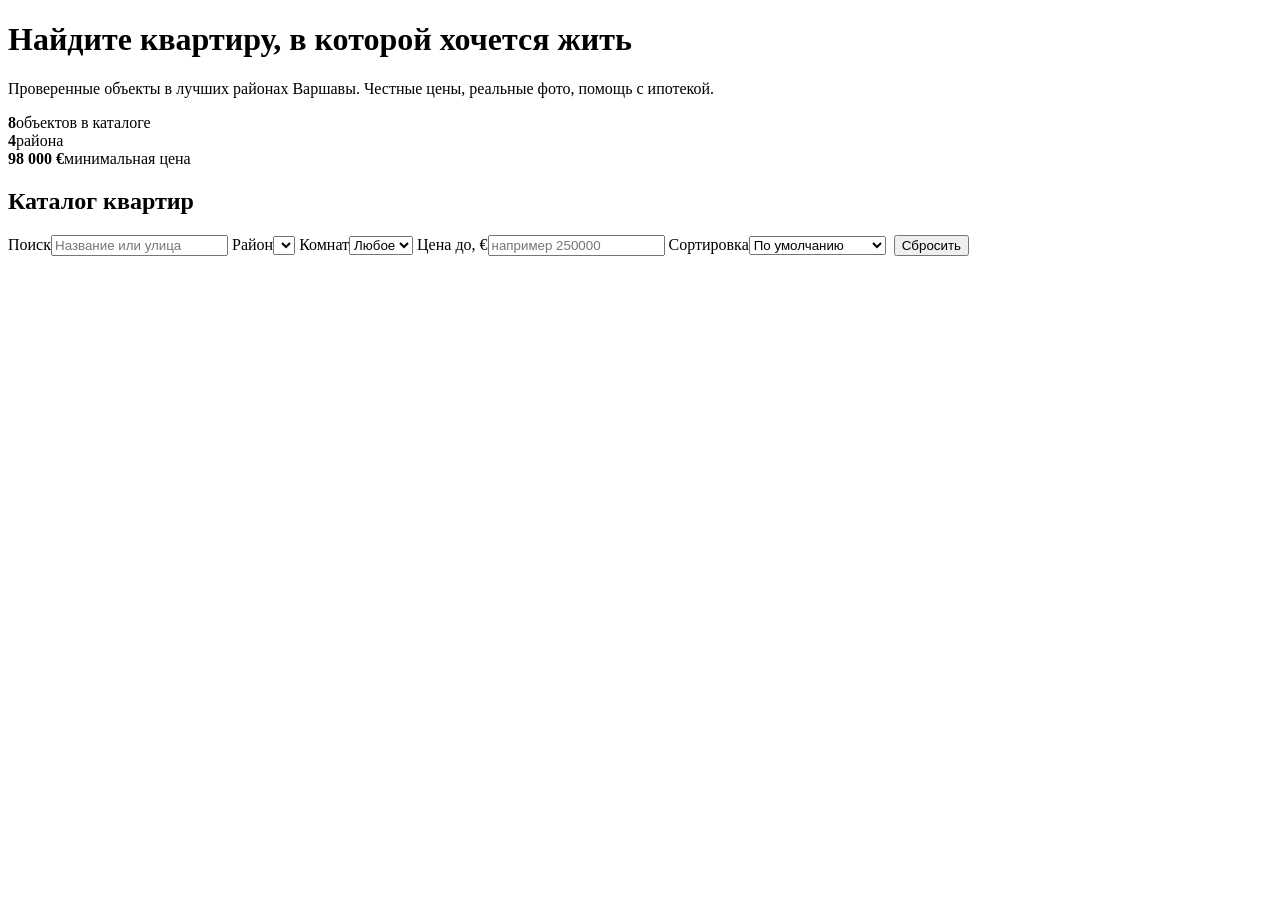
==== index.html @ 8e1808d4 "Add files via upload" ====
<!DOCTYPE html>
<html lang="ru">
<head>
<meta charset="UTF-8">
<meta name="viewport" content="width=device-width, initial-scale=1">
<title>DomPro — продажа квартир</title>
<link rel="preconnect" href="https://fonts.googleapis.com">
<link href="https://fonts.googleapis.com/css2?family=Manrope:wght@400;600;700&family=Sora:wght@600;700&display=swap" rel="stylesheet">
<link rel="stylesheet" href="css/style.css">
</head>
<body data-page="home">
<div id="header"></div>
<div class="hero"><div class="wrap">
  <h1>Найдите квартиру, в которой хочется жить</h1>
  <p>Проверенные объекты в лучших районах Варшавы. Честные цены, реальные фото, помощь с ипотекой.</p>
  <div class="stats"><div><b>8</b>объектов в каталоге</div><div><b>4</b>района</div><div><b>98 000 €</b>минимальная цена</div></div>
</div></div>
<section><div class="wrap">
  <h2>Каталог квартир</h2>
  <div class="filter">
    <label>Поиск<input id="q" placeholder="Название или улица"></label>
    <label>Район<select id="district"></select></label>
    <label>Комнат<select id="rooms"><option value="">Любое</option><option>1</option><option>2</option><option>3</option><option value="4">4+</option></select></label>
    <label>Цена до, €<input id="maxPrice" type="number" min="0" step="10000" placeholder="например 250000"></label>
    <label>Сортировка<select id="sort"><option value="">По умолчанию</option><option value="asc">Сначала дешёвые</option><option value="desc">Сначала дорогие</option><option value="area">По площади</option></select></label>
    <label>&nbsp;<button class="btn alt" id="reset" type="button">Сбросить</button></label>
  </div>
  <p class="meta" id="count" style="margin-bottom:12px"></p>
  <div class="grid" id="list"></div>
</div></section>
<div id="footer"></div>
<script src="js/data.js"></script>
<script src="js/main.js"></script>
</body>
</html>
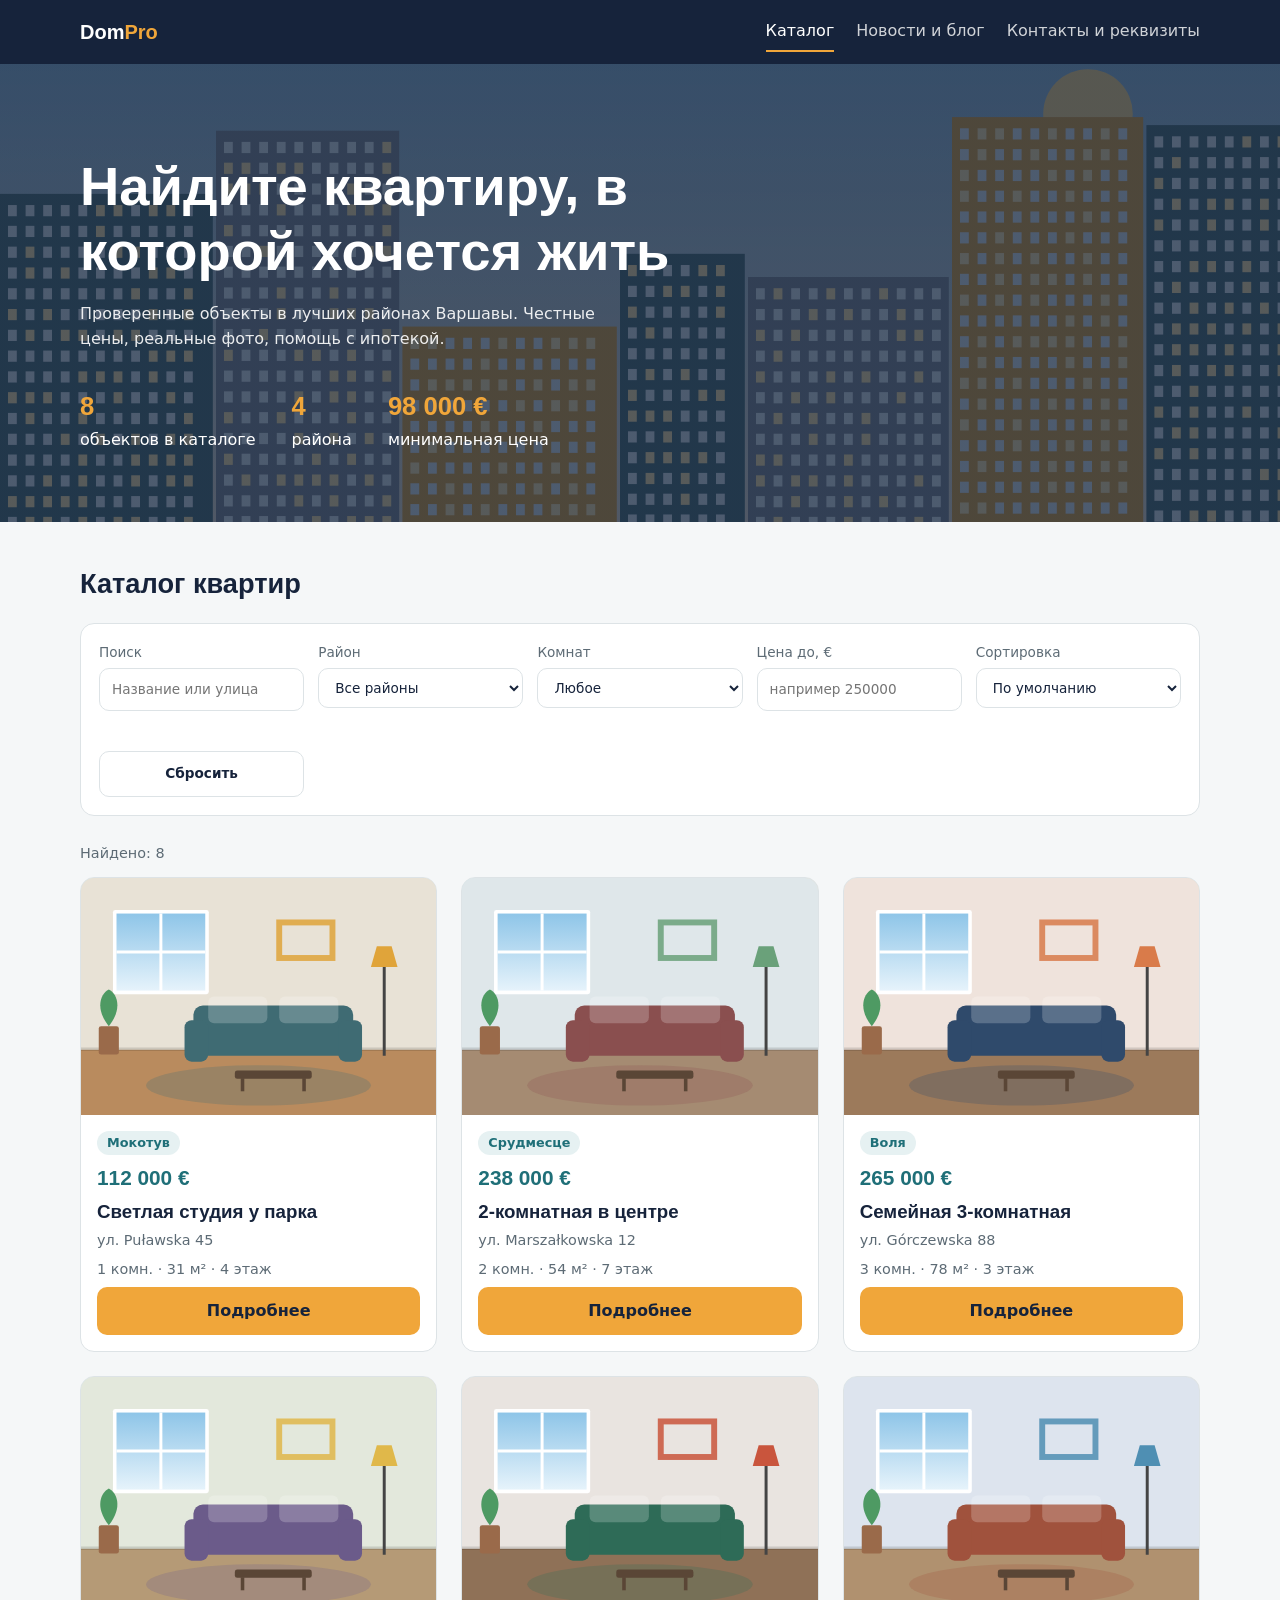
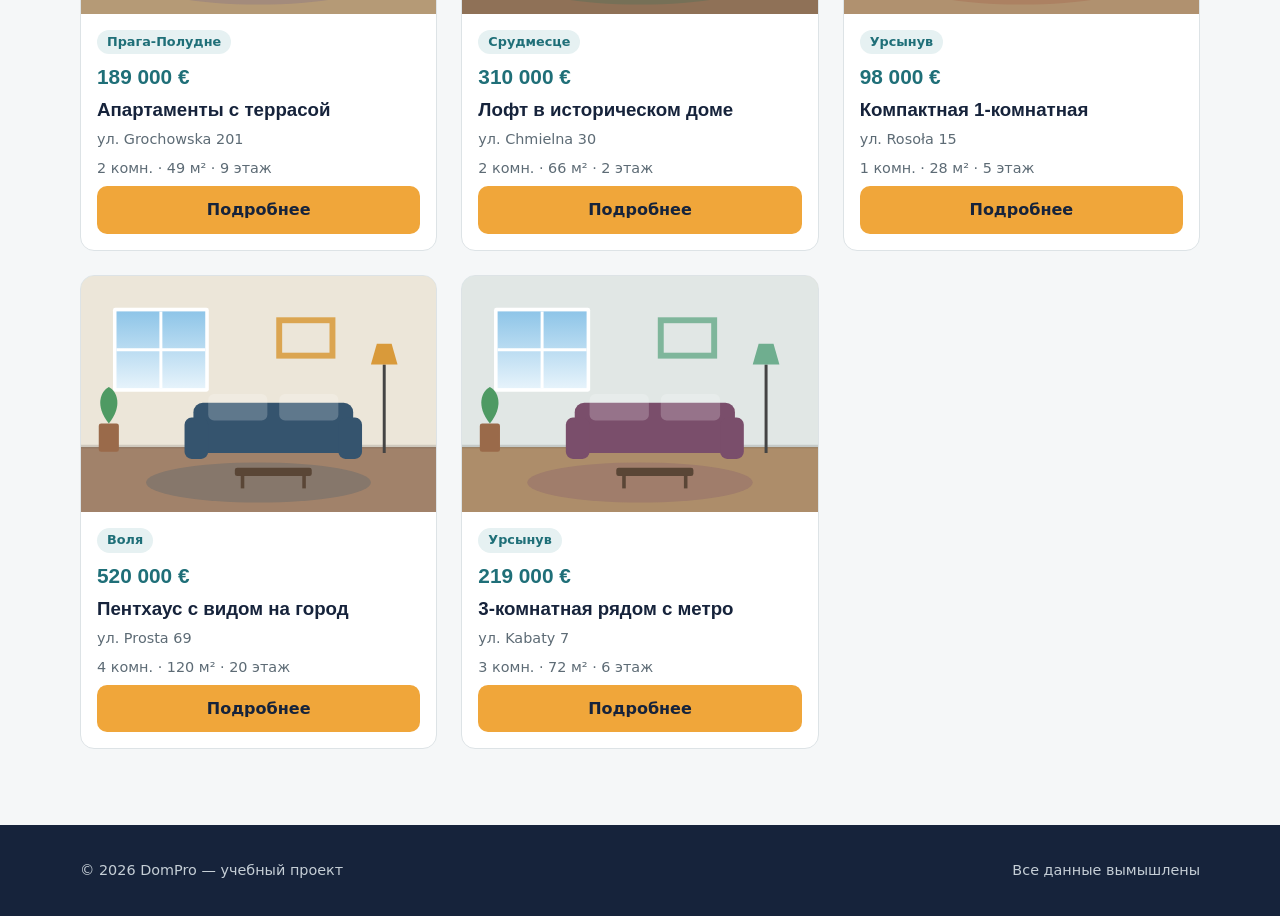
==== commit 4a280446: "Add files via upload" ====
--- a/index.html
+++ b/index.html
@@ -6,7 +6,7 @@
 <title>DomPro — продажа квартир</title>
 <link rel="preconnect" href="https://fonts.googleapis.com">
 <link href="https://fonts.googleapis.com/css2?family=Manrope:wght@400;600;700&family=Sora:wght@600;700&display=swap" rel="stylesheet">
-<link rel="stylesheet" href="css/style.css">
+<link rel="stylesheet" href="style.css">
 </head>
 <body data-page="home">
 <div id="header"></div>
@@ -29,7 +29,7 @@
   <div class="grid" id="list"></div>
 </div></section>
 <div id="footer"></div>
-<script src="js/data.js"></script>
-<script src="js/main.js"></script>
+<script src="data.js"></script>
+<script src="main.js"></script>
 </body>
 </html>
--- a/style.css
+++ b/style.css
@@ -0,0 +1,68 @@
+:root{--ink:#16233b;--sea:#1f6f78;--sun:#f0a63a;--bg:#f5f7f8;--card:#fff;--line:#dde3e6;--muted:#5d6b75;--r:14px}
+*{box-sizing:border-box;margin:0;padding:0}
+body{font-family:'Manrope',system-ui,sans-serif;background:var(--bg);color:var(--ink);line-height:1.6}
+h1,h2,h3{font-family:'Sora','Manrope',sans-serif;line-height:1.2}
+a{color:inherit;text-decoration:none}
+img{max-width:100%;display:block}
+.wrap{max-width:1160px;margin:0 auto;padding:0 20px}
+:focus-visible{outline:3px solid var(--sun);outline-offset:2px}
+header{background:var(--ink);color:#fff;position:sticky;top:0;z-index:10}
+header .wrap{display:flex;align-items:center;justify-content:space-between;height:64px}
+.logo{font-family:'Sora',sans-serif;font-weight:700;font-size:1.25rem}
+.logo span{color:var(--sun)}
+nav{display:flex;gap:22px}
+nav a{opacity:.8;padding:6px 0;border-bottom:2px solid transparent}
+nav a:hover,nav a.on{opacity:1;border-color:var(--sun)}
+.hero{background:linear-gradient(rgba(22,35,59,.72),rgba(22,35,59,.72)),url(hero.svg) center/cover var(--ink);color:#fff;padding:90px 0 70px}
+.hero h1{font-size:clamp(2rem,5vw,3.4rem);max-width:700px}
+.hero p{margin:16px 0 0;max-width:520px;opacity:.9}
+.stats{display:flex;gap:36px;margin-top:34px;flex-wrap:wrap}
+.stats b{font-family:'Sora',sans-serif;font-size:1.6rem;color:var(--sun);display:block}
+section{padding:46px 0}
+h2{font-size:1.7rem;margin-bottom:22px}
+.filter{background:var(--card);border:1px solid var(--line);border-radius:var(--r);padding:18px;display:grid;grid-template-columns:repeat(auto-fit,minmax(170px,1fr));gap:14px;margin-bottom:26px}
+label{font-size:.85rem;color:var(--muted);display:flex;flex-direction:column;gap:4px}
+input,select,textarea{font:inherit;padding:10px 12px;border:1px solid var(--line);border-radius:10px;background:#fff;color:var(--ink)}
+.btn{display:inline-block;background:var(--sun);color:var(--ink);border:0;padding:11px 20px;border-radius:10px;cursor:pointer;font:inherit;font-weight:700}
+.btn:hover{background:#e29526}
+.btn.alt{background:transparent;border:1px solid var(--line)}
+.grid{display:grid;grid-template-columns:repeat(auto-fill,minmax(310px,1fr));gap:24px}
+.card{background:var(--card);border:1px solid var(--line);border-radius:var(--r);overflow:hidden;display:flex;flex-direction:column}
+.card img{width:100%;aspect-ratio:3/2;object-fit:cover;background:linear-gradient(135deg,#cfe3e5,#e8d9bd)}
+.card .in{padding:16px;display:flex;flex-direction:column;gap:6px;flex:1}
+.price{font-family:'Sora',sans-serif;font-weight:700;font-size:1.3rem;color:var(--sea)}
+.meta{color:var(--muted);font-size:.9rem}
+.tag{display:inline-block;align-self:flex-start;background:#e6f1f2;color:var(--sea);border-radius:20px;padding:2px 10px;font-size:.8rem;font-weight:600}
+.empty{padding:40px;text-align:center;color:var(--muted);background:var(--card);border:1px dashed var(--line);border-radius:var(--r)}
+.detail{display:grid;grid-template-columns:1.5fr 1fr;gap:30px}
+.detail .main-img{border-radius:var(--r);width:100%;aspect-ratio:3/2;object-fit:cover}
+.thumbs{display:grid;grid-template-columns:repeat(3,1fr);gap:10px;margin-top:10px}
+.thumbs img{border-radius:10px;aspect-ratio:3/2;object-fit:cover;cursor:pointer;width:100%}
+.panel{background:var(--card);border:1px solid var(--line);border-radius:var(--r);padding:22px}
+.specs{display:grid;grid-template-columns:1fr 1fr;gap:10px;margin:14px 0}
+.specs div{background:var(--bg);border-radius:10px;padding:10px 12px;font-size:.9rem}
+.specs b{display:block;font-size:1.05rem}
+.post{display:grid;grid-template-columns:260px 1fr;gap:22px;background:var(--card);border:1px solid var(--line);border-radius:var(--r);overflow:hidden;margin-bottom:20px}
+.post img{height:100%;width:100%;object-fit:cover;min-height:170px}
+.post .in{padding:18px 18px 18px 0}
+.req{font-family:ui-monospace,Consolas,monospace;font-size:.95rem}
+.req tr td{padding:8px 4px;border-bottom:1px solid var(--line)}
+.req td:first-child{color:var(--muted);font-family:'Manrope',sans-serif;width:42%}
+.two{display:grid;grid-template-columns:1fr 1fr;gap:26px}
+form{display:grid;gap:12px}
+.ok{color:var(--sea);font-weight:700;margin-top:8px}
+footer{background:var(--ink);color:#c5ced6;padding:34px 0;margin-top:30px;font-size:.9rem}
+footer .wrap{display:flex;justify-content:space-between;flex-wrap:wrap;gap:12px}
+@media(max-width:820px){.detail,.two,.post{grid-template-columns:1fr}.post .in{padding:0 18px 18px}nav{gap:14px;font-size:.9rem}}
+@media(prefers-reduced-motion:reduce){*{transition:none!important}}
+
+.tagbtn.active{background:var(--ink);color:#fff;border-color:var(--ink)}
+.post h3 a:hover{color:var(--sea)}
+.art{max-width:760px;margin:0 auto}
+.art h1{font-size:clamp(1.7rem,4vw,2.4rem);margin-top:10px}
+.art img{width:100%;border-radius:var(--r);aspect-ratio:16/8;object-fit:cover}
+.art p{margin:14px 0;font-size:1.05rem;line-height:1.75}
+.art .lead{font-size:1.2rem;font-weight:600;color:var(--sea);margin-top:22px}
+.art-h{margin:28px 0 4px;font-size:1.3rem}
+.more{display:flex;flex-direction:column;gap:6px}
+.more:hover{border-color:var(--sea)}
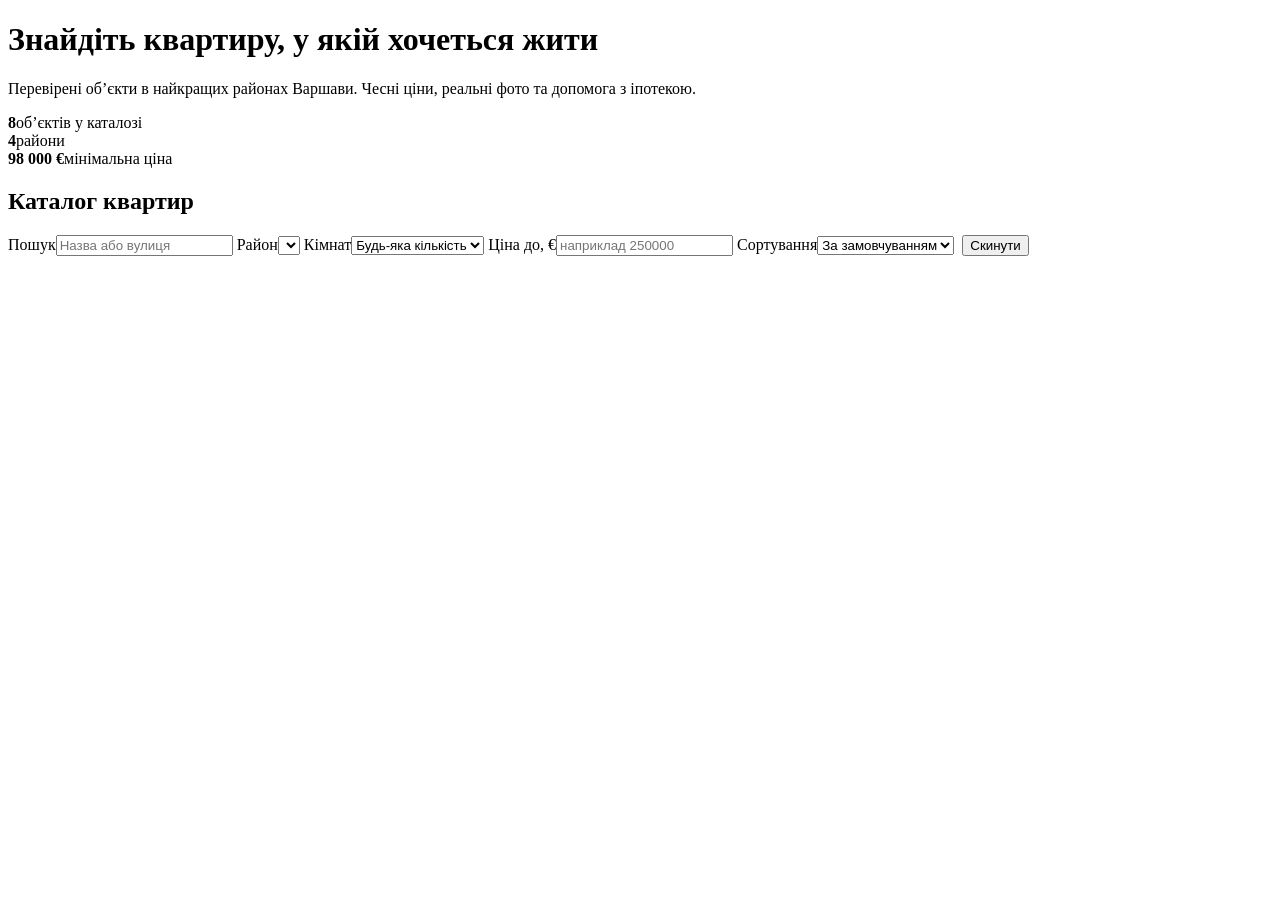
==== commit b7971d6b: "Add files via upload" ====
--- a/index.html
+++ b/index.html
@@ -1,35 +1,35 @@
 <!DOCTYPE html>
-<html lang="ru">
+<html lang="uk">
 <head>
 <meta charset="UTF-8">
 <meta name="viewport" content="width=device-width, initial-scale=1">
-<title>DomPro — продажа квартир</title>
+<title>DomPro — продаж квартир</title>
 <link rel="preconnect" href="https://fonts.googleapis.com">
 <link href="https://fonts.googleapis.com/css2?family=Manrope:wght@400;600;700&family=Sora:wght@600;700&display=swap" rel="stylesheet">
-<link rel="stylesheet" href="style.css">
+<link rel="stylesheet" href="css/style.css">
 </head>
 <body data-page="home">
 <div id="header"></div>
 <div class="hero"><div class="wrap">
-  <h1>Найдите квартиру, в которой хочется жить</h1>
-  <p>Проверенные объекты в лучших районах Варшавы. Честные цены, реальные фото, помощь с ипотекой.</p>
-  <div class="stats"><div><b>8</b>объектов в каталоге</div><div><b>4</b>района</div><div><b>98 000 €</b>минимальная цена</div></div>
+  <h1>Знайдіть квартиру, у якій хочеться жити</h1>
+  <p>Перевірені об’єкти в найкращих районах Варшави. Чесні ціни, реальні фото та допомога з іпотекою.</p>
+  <div class="stats"><div><b>8</b>об’єктів у каталозі</div><div><b>4</b>райони</div><div><b>98 000 €</b>мінімальна ціна</div></div>
 </div></div>
 <section><div class="wrap">
   <h2>Каталог квартир</h2>
   <div class="filter">
-    <label>Поиск<input id="q" placeholder="Название или улица"></label>
+    <label>Пошук<input id="q" placeholder="Назва або вулиця"></label>
     <label>Район<select id="district"></select></label>
-    <label>Комнат<select id="rooms"><option value="">Любое</option><option>1</option><option>2</option><option>3</option><option value="4">4+</option></select></label>
-    <label>Цена до, €<input id="maxPrice" type="number" min="0" step="10000" placeholder="например 250000"></label>
-    <label>Сортировка<select id="sort"><option value="">По умолчанию</option><option value="asc">Сначала дешёвые</option><option value="desc">Сначала дорогие</option><option value="area">По площади</option></select></label>
-    <label>&nbsp;<button class="btn alt" id="reset" type="button">Сбросить</button></label>
+    <label>Кімнат<select id="rooms"><option value="">Будь-яка кількість</option><option>1</option><option>2</option><option>3</option><option value="4">4+</option></select></label>
+    <label>Ціна до, €<input id="maxPrice" type="number" min="0" step="10000" placeholder="наприклад 250000"></label>
+    <label>Сортування<select id="sort"><option value="">За замовчуванням</option><option value="asc">Спочатку дешевші</option><option value="desc">Спочатку дорожчі</option><option value="area">За площею</option></select></label>
+    <label>&nbsp;<button class="btn alt" id="reset" type="button">Скинути</button></label>
   </div>
   <p class="meta" id="count" style="margin-bottom:12px"></p>
   <div class="grid" id="list"></div>
 </div></section>
 <div id="footer"></div>
-<script src="data.js"></script>
-<script src="main.js"></script>
+<script src="js/data.js"></script>
+<script src="js/main.js"></script>
 </body>
 </html>
